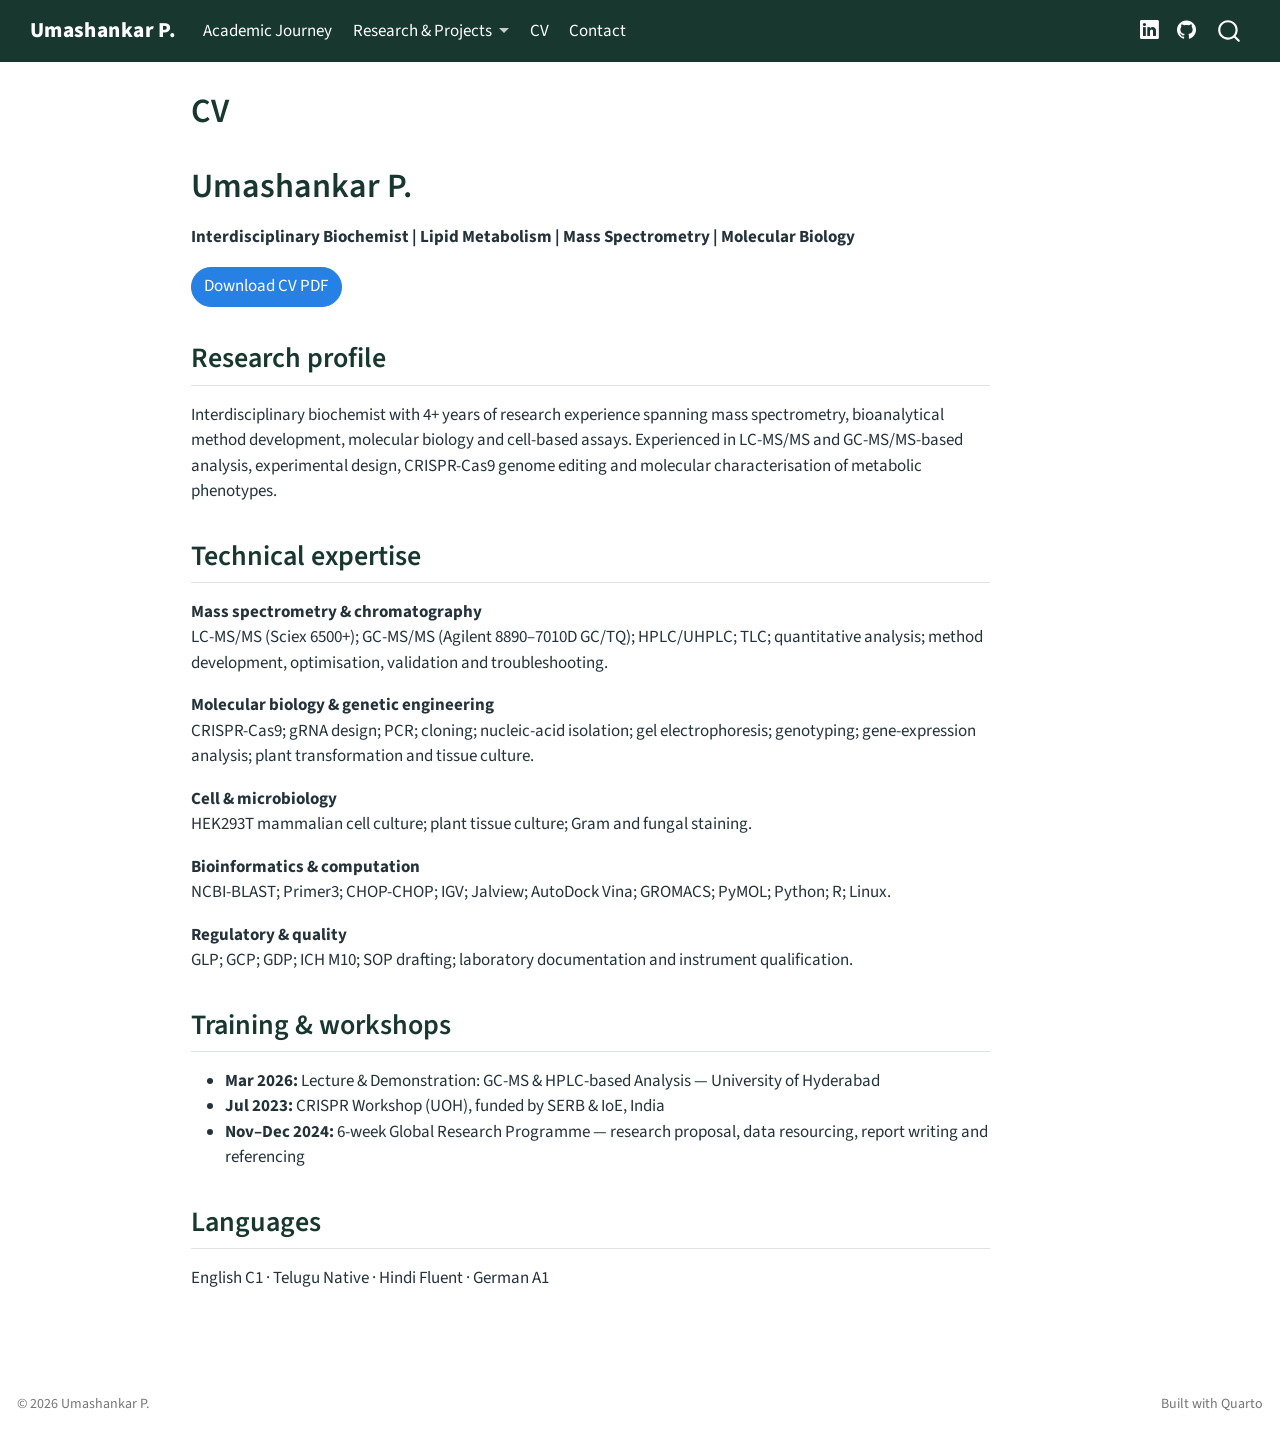
==== cv.html @ 38ad6a77 "Built site for gh-pages" ====
<!DOCTYPE html>
<html xmlns="http://www.w3.org/1999/xhtml" lang="en" xml:lang="en"><head>

<meta charset="utf-8">
<meta name="generator" content="quarto-1.10.18">

<meta name="viewport" content="width=device-width, initial-scale=1.0, user-scalable=yes">


<title>CV – Umashankar P.</title>
<style>
/* Default styles provided by pandoc.
** See https://pandoc.org/MANUAL.html#variables-for-html for config info.
*/
span.smallcaps{font-variant: small-caps;}
div.columns{display: flex; gap: 1.5em;}
div.column{flex: auto;}
@media screen {
div.columns{gap: min(4vw, 1.5em);}
div.column{overflow-x: auto;}
}
div.hanging-indent{margin-left: 1.5em; text-indent: -1.5em;}
ul.task-list{list-style: none;}
ul.task-list li input[type="checkbox"] {
  width: 0.8em;
  margin: 0 0.8em 0.2em -1em; /* quarto-specific, see https://github.com/quarto-dev/quarto-cli/issues/4556 */ 
  vertical-align: middle;
}
</style>


<script src="site_libs/quarto-nav/quarto-nav.js"></script>
<script src="site_libs/quarto-nav/headroom.min.js"></script>
<script src="site_libs/clipboard/clipboard.min.js"></script>
<script src="site_libs/quarto-search/autocomplete.umd.js"></script>
<script src="site_libs/quarto-search/fuse.min.js"></script>
<script src="site_libs/quarto-search/quarto-search.js"></script>
<meta name="quarto:offset" content="./">
<script src="site_libs/quarto-html/quarto.js" type="module"></script>
<script src="site_libs/quarto-html/tabsets/tabsets.js" type="module"></script>
<script src="site_libs/quarto-html/popper.min.js"></script>
<script src="site_libs/quarto-html/tippy.umd.min.js"></script>
<script src="site_libs/quarto-html/anchor.min.js"></script>
<link href="site_libs/quarto-html/tippy.css" rel="stylesheet">
<link href="site_libs/quarto-html/quarto-syntax-highlighting-64a204ab8560d761af7679ceaba22944.css" rel="stylesheet" id="quarto-text-highlighting-styles">
<script src="site_libs/bootstrap/bootstrap.min.js"></script>
<link href="site_libs/bootstrap/bootstrap-icons.css" rel="stylesheet">
<link href="site_libs/bootstrap/bootstrap-cb635944df61dd30654f849e3556efdb.min.css" rel="stylesheet" append-hash="true" id="quarto-bootstrap" data-mode="light">
<script id="quarto-search-options" type="application/json">{
  "location": "navbar",
  "copy-button": false,
  "collapse-after": 3,
  "panel-placement": "end",
  "type": "overlay",
  "limit": 50,
  "keyboard-shortcut": [
    "f",
    "/",
    "s"
  ],
  "show-item-context": false,
  "language": {
    "search-no-results-text": "No results",
    "search-matching-documents-text": "matching documents",
    "search-copy-link-title": "Copy link to search",
    "search-hide-matches-text": "Hide additional matches",
    "search-more-match-text": "more match in this document",
    "search-more-matches-text": "more matches in this document",
    "search-clear-button-title": "Clear",
    "search-text-placeholder": "",
    "search-detached-cancel-button-title": "Cancel",
    "search-submit-button-title": "Submit",
    "search-label": "Search"
  }
}</script>
<link rel="stylesheet" href="https://cdnjs.cloudflare.com/ajax/libs/font-awesome/6.7.2/css/all.min.css">


<link rel="stylesheet" href="styles.css">
</head>

<body class="nav-fixed fullcontent quarto-light">

<div id="quarto-search-results"></div>
  <header id="quarto-header" class="headroom fixed-top">
    <nav class="navbar navbar-expand-lg " data-bs-theme="dark">
      <div class="navbar-container container-fluid">
      <div class="navbar-brand-container mx-auto">
    <a class="navbar-brand" href="./index.html">
    <span class="navbar-title">Umashankar P.</span>
    </a>
  </div>
            <div id="quarto-search" class="" title="Search"></div>
          <button class="navbar-toggler" type="button" data-bs-toggle="collapse" data-bs-target="#navbarCollapse" aria-controls="navbarCollapse" role="menu" aria-expanded="false" aria-label="Toggle navigation" onclick="if (window.quartoToggleHeadroom) { window.quartoToggleHeadroom(); }">
  <span class="navbar-toggler-icon"></span>
</button>
          <div class="collapse navbar-collapse" id="navbarCollapse">
            <ul class="navbar-nav navbar-nav-scroll me-auto">
  <li class="nav-item">
    <a class="nav-link" href="./about.html"> 
<span class="menu-text">Academic Journey</span></a>
  </li>  
  <li class="nav-item dropdown ">
    <a class="nav-link dropdown-toggle" href="#" id="nav-menu-research--projects" role="link" data-bs-toggle="dropdown" aria-expanded="false">
 <span class="menu-text">Research &amp; Projects</span>
    </a>
    <ul class="dropdown-menu" aria-labelledby="nav-menu-research--projects">    
        <li>
    <a class="dropdown-item" href="./research.html">
 <span class="dropdown-text">Sunflower Lipid Engineering</span></a>
  </li>  
        <li>
    <a class="dropdown-item" href="./research.html#mass-spectrometry">
 <span class="dropdown-text">Mass Spectrometry &amp; Analytical Research</span></a>
  </li>  
        <li>
    <a class="dropdown-item" href="./research.html#molecular-biology">
 <span class="dropdown-text">Molecular Biology &amp; Genome Engineering</span></a>
  </li>  
        <li>
    <a class="dropdown-item" href="./publications.html">
 <span class="dropdown-text">Publications</span></a>
  </li>  
    </ul>
  </li>
  <li class="nav-item">
    <a class="nav-link active" href="./cv.html" aria-current="page"> 
<span class="menu-text">CV</span></a>
  </li>  
  <li class="nav-item">
    <a class="nav-link" href="./contact.html"> 
<span class="menu-text">Contact</span></a>
  </li>  
</ul>
            <ul class="navbar-nav navbar-nav-scroll ms-auto">
  <li class="nav-item compact">
    <a class="nav-link" href="https://www.linkedin.com/in/p-umashankar/"> <i class="bi bi-linkedin" role="img">
</i> 
<span class="menu-text"></span></a>
  </li>  
  <li class="nav-item compact">
    <a class="nav-link" href="https://github.com/umashankargoose5/umashankar"> <i class="bi bi-github" role="img">
</i> 
<span class="menu-text"></span></a>
  </li>  
</ul>
          </div> <!-- /navcollapse -->
            <div class="quarto-navbar-tools">
</div>
      </div> <!-- /container-fluid -->
    </nav>
</header>
<!-- content -->
<div id="quarto-content" class="quarto-container page-columns page-rows-contents page-layout-article page-navbar">
<!-- sidebar -->
<!-- margin-sidebar -->
    
<!-- main -->
<main class="content" id="quarto-document-content">

<header id="title-block-header" class="quarto-title-block default">
<div class="quarto-title">
<h1 class="title">CV</h1>
</div>



<div class="quarto-title-meta">

    
  
    
  </div>
  


</header>


<section id="umashankar-p." class="level1">
<h1>Umashankar P.</h1>
<p><strong>Interdisciplinary Biochemist | Lipid Metabolism | Mass Spectrometry | Molecular Biology</strong></p>
<p><a href="files/Umashankar_Patnam_CV.pdf" class="btn btn-primary">Download CV PDF</a></p>
<section id="research-profile" class="level2">
<h2 class="anchored" data-anchor-id="research-profile">Research profile</h2>
<p>Interdisciplinary biochemist with 4+ years of research experience spanning mass spectrometry, bioanalytical method development, molecular biology and cell-based assays. Experienced in LC-MS/MS and GC-MS/MS-based analysis, experimental design, CRISPR-Cas9 genome editing and molecular characterisation of metabolic phenotypes.</p>
</section>
<section id="technical-expertise" class="level2">
<h2 class="anchored" data-anchor-id="technical-expertise">Technical expertise</h2>
<p><strong>Mass spectrometry &amp; chromatography</strong><br>
LC-MS/MS (Sciex 6500+); GC-MS/MS (Agilent 8890–7010D GC/TQ); HPLC/UHPLC; TLC; quantitative analysis; method development, optimisation, validation and troubleshooting.</p>
<p><strong>Molecular biology &amp; genetic engineering</strong><br>
CRISPR-Cas9; gRNA design; PCR; cloning; nucleic-acid isolation; gel electrophoresis; genotyping; gene-expression analysis; plant transformation and tissue culture.</p>
<p><strong>Cell &amp; microbiology</strong><br>
HEK293T mammalian cell culture; plant tissue culture; Gram and fungal staining.</p>
<p><strong>Bioinformatics &amp; computation</strong><br>
NCBI-BLAST; Primer3; CHOP-CHOP; IGV; Jalview; AutoDock Vina; GROMACS; PyMOL; Python; R; Linux.</p>
<p><strong>Regulatory &amp; quality</strong><br>
GLP; GCP; GDP; ICH M10; SOP drafting; laboratory documentation and instrument qualification.</p>
</section>
<section id="training-workshops" class="level2">
<h2 class="anchored" data-anchor-id="training-workshops">Training &amp; workshops</h2>
<ul>
<li><strong>Mar 2026:</strong> Lecture &amp; Demonstration: GC-MS &amp; HPLC-based Analysis — University of Hyderabad</li>
<li><strong>Jul 2023:</strong> CRISPR Workshop (UOH), funded by SERB &amp; IoE, India</li>
<li><strong>Nov–Dec 2024:</strong> 6-week Global Research Programme — research proposal, data resourcing, report writing and referencing</li>
</ul>
</section>
<section id="languages" class="level2">
<h2 class="anchored" data-anchor-id="languages">Languages</h2>
<p>English C1 · Telugu Native · Hindi Fluent · German A1</p>


</section>
</section>

</main> <!-- /main -->
<script id="quarto-html-after-body" type="application/javascript">
  window.document.addEventListener("DOMContentLoaded", function (event) {
    const icon = "";
    const anchorJS = new window.AnchorJS();
    anchorJS.options = {
      placement: 'right',
      icon: icon
    };
    anchorJS.add('.anchored');
    const isCodeAnnotation = (el) => {
      for (const clz of el.classList) {
        if (clz.startsWith('code-annotation-')) {                     
          return true;
        }
      }
      return false;
    }
    const onCopySuccess = function(e) {
      // button target
      const button = e.trigger;
      // don't keep focus
      button.blur();
      // flash "checked"
      button.classList.add('code-copy-button-checked');
      var currentTitle = button.getAttribute("title");
      button.setAttribute("title", "Copied!");
      let tooltip;
      if (window.bootstrap) {
        button.setAttribute("data-bs-toggle", "tooltip");
        button.setAttribute("data-bs-placement", "left");
        button.setAttribute("data-bs-title", "Copied!");
        tooltip = new bootstrap.Tooltip(button, 
          { trigger: "manual", 
            customClass: "code-copy-button-tooltip",
            offset: [0, -8]});
        tooltip.show();    
      }
      setTimeout(function() {
        if (tooltip) {
          tooltip.hide();
          button.removeAttribute("data-bs-title");
          button.removeAttribute("data-bs-toggle");
          button.removeAttribute("data-bs-placement");
        }
        button.setAttribute("title", currentTitle);
        button.classList.remove('code-copy-button-checked');
      }, 1000);
      // clear code selection
      e.clearSelection();
    }
    const getTextToCopy = function(trigger) {
      const outerScaffold = trigger.parentElement.cloneNode(true);
      const codeEl = outerScaffold.querySelector('code');
      for (const childEl of codeEl.children) {
        if (isCodeAnnotation(childEl)) {
          childEl.remove();
        }
      }
      return codeEl.innerText;
    }
    const clipboard = new window.ClipboardJS('.code-copy-button:not([data-in-quarto-modal])', {
      text: getTextToCopy
    });
    clipboard.on('success', onCopySuccess);
    if (window.document.getElementById('quarto-embedded-source-code-modal')) {
      const clipboardModal = new window.ClipboardJS('.code-copy-button[data-in-quarto-modal]', {
        text: getTextToCopy,
        container: window.document.getElementById('quarto-embedded-source-code-modal')
      });
      clipboardModal.on('success', onCopySuccess);
    }
      var localhostRegex = new RegExp(/^(?:http|https):\/\/localhost\:?[0-9]*\//);
      var mailtoRegex = new RegExp(/^mailto:/);
        var filterRegex = new RegExp("https:\/\/umashankargoose5\.github\.io\/umashankar\/");
      var isInternal = (href) => {
          return filterRegex.test(href) || localhostRegex.test(href) || mailtoRegex.test(href);
      }
      // Inspect non-navigation links and adorn them if external
     var links = window.document.querySelectorAll('a[href]:not(.nav-link):not(.navbar-brand):not(.toc-action):not(.sidebar-link):not(.sidebar-item-toggle):not(.pagination-link):not(.no-external):not([aria-hidden]):not(.dropdown-item):not(.quarto-navigation-tool):not(.about-link)');
      for (var i=0; i<links.length; i++) {
        const link = links[i];
        if (!isInternal(link.href)) {
          // undo the damage that might have been done by quarto-nav.js in the case of
          // links that we want to consider external
          if (link.dataset.originalHref !== undefined) {
            link.href = link.dataset.originalHref;
          }
            // target, if specified
            link.setAttribute("target", "_blank");
            if (link.getAttribute("rel") === null) {
              link.setAttribute("rel", "noopener");
            }
        }
      }
    function tippyHover(el, contentFn, onTriggerFn, onUntriggerFn) {
      const config = {
        allowHTML: true,
        maxWidth: 500,
        delay: 100,
        arrow: false,
        appendTo: function(el) {
            return el.parentElement;
        },
        interactive: true,
        interactiveBorder: 10,
        theme: 'quarto',
        placement: 'bottom-start',
      };
      if (contentFn) {
        config.content = contentFn;
      }
      if (onTriggerFn) {
        config.onTrigger = onTriggerFn;
      }
      if (onUntriggerFn) {
        config.onUntrigger = onUntriggerFn;
      }
      window.tippy(el, config); 
    }
    const noterefs = window.document.querySelectorAll('a[role="doc-noteref"]');
    for (var i=0; i<noterefs.length; i++) {
      const ref = noterefs[i];
      tippyHover(ref, function() {
        // use id or data attribute instead here
        let href = ref.getAttribute('data-footnote-href') || ref.getAttribute('href');
        try { href = new URL(href).hash; } catch {}
        const id = href.replace(/^#\/?/, "");
        const note = window.document.getElementById(id);
        if (note) {
          return note.innerHTML;
        } else {
          return "";
        }
      });
    }
    const xrefs = window.document.querySelectorAll('a.quarto-xref');
    const processXRef = (id, note) => {
      // Strip column container classes
      const stripColumnClz = (el) => {
        el.classList.remove("page-full", "page-columns");
        if (el.children) {
          for (const child of el.children) {
            stripColumnClz(child);
          }
        }
      }
      stripColumnClz(note)
      if (id === null || id.startsWith('sec-')) {
        // Special case sections, only their first couple elements
        const container = document.createElement("div");
        if (note.children && note.children.length > 2) {
          container.appendChild(note.children[0].cloneNode(true));
          for (let i = 1; i < note.children.length; i++) {
            const child = note.children[i];
            if (child.tagName === "P" && child.innerText === "") {
              continue;
            } else {
              container.appendChild(child.cloneNode(true));
              break;
            }
          }
          if (window.Quarto?.typesetMath) {
            window.Quarto.typesetMath(container);
          }
          return container.innerHTML
        } else {
          if (window.Quarto?.typesetMath) {
            window.Quarto.typesetMath(note);
          }
          return note.innerHTML;
        }
      } else {
        // Remove any anchor links if they are present
        const anchorLink = note.querySelector('a.anchorjs-link');
        if (anchorLink) {
          anchorLink.remove();
        }
        if (window.Quarto?.typesetMath) {
          window.Quarto.typesetMath(note);
        }
        if (note.classList.contains("callout")) {
          return note.outerHTML;
        } else {
          return note.innerHTML;
        }
      }
    }
    for (var i=0; i<xrefs.length; i++) {
      const xref = xrefs[i];
      tippyHover(xref, undefined, function(instance) {
        instance.disable();
        let url = xref.getAttribute('href');
        let hash = undefined; 
        if (url.startsWith('#')) {
          hash = url;
        } else {
          try { hash = new URL(url).hash; } catch {}
        }
        if (hash) {
          const id = hash.replace(/^#\/?/, "");
          const note = window.document.getElementById(id);
          if (note !== null) {
            try {
              const html = processXRef(id, note.cloneNode(true));
              instance.setContent(html);
            } finally {
              instance.enable();
              instance.show();
            }
          } else {
            // See if we can fetch this
            fetch(url.split('#')[0])
            .then(res => res.text())
            .then(html => {
              const parser = new DOMParser();
              const htmlDoc = parser.parseFromString(html, "text/html");
              const note = htmlDoc.getElementById(id);
              if (note !== null) {
                const html = processXRef(id, note);
                instance.setContent(html);
              } 
            }).finally(() => {
              instance.enable();
              instance.show();
            });
          }
        } else {
          // See if we can fetch a full url (with no hash to target)
          // This is a special case and we should probably do some content thinning / targeting
          fetch(url)
          .then(res => res.text())
          .then(html => {
            const parser = new DOMParser();
            const htmlDoc = parser.parseFromString(html, "text/html");
            const note = htmlDoc.querySelector('main.content');
            if (note !== null) {
              // This should only happen for chapter cross references
              // (since there is no id in the URL)
              // remove the first header
              if (note.children.length > 0 && note.children[0].tagName === "HEADER") {
                note.children[0].remove();
              }
              const html = processXRef(null, note);
              instance.setContent(html);
            } 
          }).finally(() => {
            instance.enable();
            instance.show();
          });
        }
      }, function(instance) {
      });
    }
        let selectedAnnoteEl;
        const selectorForAnnotation = ( cell, annotation) => {
          let cellAttr = 'data-code-cell="' + cell + '"';
          let lineAttr = 'data-code-annotation="' +  annotation + '"';
          const selector = 'span[' + cellAttr + '][' + lineAttr + ']';
          return selector;
        }
        const selectCodeLines = (annoteEl) => {
          const doc = window.document;
          const targetCell = annoteEl.getAttribute("data-target-cell");
          const targetAnnotation = annoteEl.getAttribute("data-target-annotation");
          const annoteSpan = window.document.querySelector(selectorForAnnotation(targetCell, targetAnnotation));
          const lines = annoteSpan.getAttribute("data-code-lines").split(",");
          const lineIds = lines.map((line) => {
            return targetCell + "-" + line;
          })
          let top = null;
          let height = null;
          let parent = null;
          if (lineIds.length > 0) {
              //compute the position of the single el (top and bottom and make a div)
              const el = window.document.getElementById(lineIds[0]);
              top = el.offsetTop;
              height = el.offsetHeight;
              parent = el.parentElement.parentElement;
            if (lineIds.length > 1) {
              const lastEl = window.document.getElementById(lineIds[lineIds.length - 1]);
              const bottom = lastEl.offsetTop + lastEl.offsetHeight;
              height = bottom - top;
            }
            if (top !== null && height !== null && parent !== null) {
              // cook up a div (if necessary) and position it 
              let div = window.document.getElementById("code-annotation-line-highlight");
              if (div === null) {
                div = window.document.createElement("div");
                div.setAttribute("id", "code-annotation-line-highlight");
                div.style.position = 'absolute';
                parent.appendChild(div);
              }
              div.style.top = top - 2 + "px";
              div.style.height = height + 4 + "px";
              div.style.left = 0;
              let gutterDiv = window.document.getElementById("code-annotation-line-highlight-gutter");
              if (gutterDiv === null) {
                gutterDiv = window.document.createElement("div");
                gutterDiv.setAttribute("id", "code-annotation-line-highlight-gutter");
                gutterDiv.style.position = 'absolute';
                const codeCell = window.document.getElementById(targetCell);
                const gutter = codeCell.querySelector('.code-annotation-gutter');
                gutter.appendChild(gutterDiv);
              }
              gutterDiv.style.top = top - 2 + "px";
              gutterDiv.style.height = height + 4 + "px";
            }
            selectedAnnoteEl = annoteEl;
          }
        };
        const unselectCodeLines = () => {
          const elementsIds = ["code-annotation-line-highlight", "code-annotation-line-highlight-gutter"];
          elementsIds.forEach((elId) => {
            const div = window.document.getElementById(elId);
            if (div) {
              div.remove();
            }
          });
          selectedAnnoteEl = undefined;
        };
          // Handle positioning of the toggle
      window.addEventListener(
        "resize",
        throttle(() => {
          elRect = undefined;
          if (selectedAnnoteEl) {
            selectCodeLines(selectedAnnoteEl);
          }
        }, 10)
      );
      function throttle(fn, ms) {
      let throttle = false;
      let timer;
        return (...args) => {
          if(!throttle) { // first call gets through
              fn.apply(this, args);
              throttle = true;
          } else { // all the others get throttled
              if(timer) clearTimeout(timer); // cancel #2
              timer = setTimeout(() => {
                fn.apply(this, args);
                timer = throttle = false;
              }, ms);
          }
        };
      }
        // Attach click handler to the DT
        const annoteDls = window.document.querySelectorAll('dt[data-target-cell]');
        for (const annoteDlNode of annoteDls) {
          annoteDlNode.addEventListener('click', (event) => {
            const clickedEl = event.target;
            if (clickedEl !== selectedAnnoteEl) {
              unselectCodeLines();
              const activeEl = window.document.querySelector('dt[data-target-cell].code-annotation-active');
              if (activeEl) {
                activeEl.classList.remove('code-annotation-active');
              }
              selectCodeLines(clickedEl);
              clickedEl.classList.add('code-annotation-active');
            } else {
              // Unselect the line
              unselectCodeLines();
              clickedEl.classList.remove('code-annotation-active');
            }
          });
        }
    const findCites = (el) => {
      const parentEl = el.parentElement;
      if (parentEl) {
        const cites = parentEl.dataset.cites;
        if (cites) {
          return {
            el,
            cites: cites.split(' ')
          };
        } else {
          return findCites(el.parentElement)
        }
      } else {
        return undefined;
      }
    };
    var bibliorefs = window.document.querySelectorAll('a[role="doc-biblioref"]');
    for (var i=0; i<bibliorefs.length; i++) {
      const ref = bibliorefs[i];
      const citeInfo = findCites(ref);
      if (citeInfo) {
        tippyHover(citeInfo.el, function() {
          var popup = window.document.createElement('div');
          citeInfo.cites.forEach(function(cite) {
            var citeDiv = window.document.createElement('div');
            citeDiv.classList.add('hanging-indent');
            citeDiv.classList.add('csl-entry');
            var biblioDiv = window.document.getElementById('ref-' + cite);
            if (biblioDiv) {
              citeDiv.innerHTML = biblioDiv.innerHTML;
            }
            popup.appendChild(citeDiv);
          });
          return popup.innerHTML;
        });
      }
    }
  });
  </script>
</div> <!-- /content -->
<footer class="footer">
  <div class="nav-footer">
    <div class="nav-footer-left">
<p>© 2026 Umashankar P.</p>
</div>   
    <div class="nav-footer-center">
      &nbsp;
    </div>
    <div class="nav-footer-right">
<p>Built with Quarto</p>
</div>
  </div>
</footer>




</body></html>
---- site_libs/quarto-html/tippy.css ----
.tippy-box[data-animation=fade][data-state=hidden]{opacity:0}[data-tippy-root]{max-width:calc(100vw - 10px)}.tippy-box{position:relative;background-color:#333;color:#fff;border-radius:4px;font-size:14px;line-height:1.4;white-space:normal;outline:0;transition-property:transform,visibility,opacity}.tippy-box[data-placement^=top]>.tippy-arrow{bottom:0}.tippy-box[data-placement^=top]>.tippy-arrow:before{bottom:-7px;left:0;border-width:8px 8px 0;border-top-color:initial;transform-origin:center top}.tippy-box[data-placement^=bottom]>.tippy-arrow{top:0}.tippy-box[data-placement^=bottom]>.tippy-arrow:before{top:-7px;left:0;border-width:0 8px 8px;border-bottom-color:initial;transform-origin:center bottom}.tippy-box[data-placement^=left]>.tippy-arrow{right:0}.tippy-box[data-placement^=left]>.tippy-arrow:before{border-width:8px 0 8px 8px;border-left-color:initial;right:-7px;transform-origin:center left}.tippy-box[data-placement^=right]>.tippy-arrow{left:0}.tippy-box[data-placement^=right]>.tippy-arrow:before{left:-7px;border-width:8px 8px 8px 0;border-right-color:initial;transform-origin:center right}.tippy-box[data-inertia][data-state=visible]{transition-timing-function:cubic-bezier(.54,1.5,.38,1.11)}.tippy-arrow{width:16px;height:16px;color:#333}.tippy-arrow:before{content:"";position:absolute;border-color:transparent;border-style:solid}.tippy-content{position:relative;padding:5px 9px;z-index:1}
---- site_libs/quarto-html/quarto-syntax-highlighting-64a204ab8560d761af7679ceaba22944.css ----
/* quarto syntax highlight colors */
:root {
  --quarto-hl-ot-color: #003B4F;
  --quarto-hl-at-color: #657422;
  --quarto-hl-ss-color: #20794D;
  --quarto-hl-an-color: #5E5E5E;
  --quarto-hl-fu-color: #4758AB;
  --quarto-hl-st-color: #20794D;
  --quarto-hl-cf-color: #003B4F;
  --quarto-hl-op-color: #5E5E5E;
  --quarto-hl-er-color: #AD0000;
  --quarto-hl-bn-color: #AD0000;
  --quarto-hl-al-color: #AD0000;
  --quarto-hl-va-color: #111111;
  --quarto-hl-bu-color: inherit;
  --quarto-hl-ex-color: inherit;
  --quarto-hl-pp-color: #AD0000;
  --quarto-hl-in-color: #5E5E5E;
  --quarto-hl-vs-color: #20794D;
  --quarto-hl-wa-color: #5E5E5E;
  --quarto-hl-do-color: #5E5E5E;
  --quarto-hl-im-color: #00769E;
  --quarto-hl-ch-color: #20794D;
  --quarto-hl-dt-color: #AD0000;
  --quarto-hl-fl-color: #AD0000;
  --quarto-hl-co-color: #5E5E5E;
  --quarto-hl-cv-color: #5E5E5E;
  --quarto-hl-cn-color: #8f5902;
  --quarto-hl-sc-color: #5E5E5E;
  --quarto-hl-dv-color: #AD0000;
  --quarto-hl-kw-color: #003B4F;
}

/* other quarto variables */
:root {
  --quarto-font-monospace: SFMono-Regular, Menlo, Monaco, Consolas, "Liberation Mono", "Courier New", monospace;
}

/* syntax highlight based on Pandoc's rules */
pre > code.sourceCode > span {
  color: #003B4F;
}

code.sourceCode > span {
  color: #003B4F;
}

div.sourceCode,
div.sourceCode pre.sourceCode {
  color: #003B4F;
}

/* Normal */
code span {
  color: #003B4F;
}

/* Alert */
code span.al {
  color: #AD0000;
  font-style: inherit;
}

/* Annotation */
code span.an {
  color: #5E5E5E;
  font-style: inherit;
}

/* Attribute */
code span.at {
  color: #657422;
  font-style: inherit;
}

/* BaseN */
code span.bn {
  color: #AD0000;
  font-style: inherit;
}

/* BuiltIn */
code span.bu {
  font-style: inherit;
}

/* ControlFlow */
code span.cf {
  color: #003B4F;
  font-weight: bold;
  font-style: inherit;
}

/* Char */
code span.ch {
  color: #20794D;
  font-style: inherit;
}

/* Constant */
code span.cn {
  color: #8f5902;
  font-style: inherit;
}

/* Comment */
code span.co {
  color: #5E5E5E;
  font-style: inherit;
}

/* CommentVar */
code span.cv {
  color: #5E5E5E;
  font-style: italic;
}

/* Documentation */
code span.do {
  color: #5E5E5E;
  font-style: italic;
}

/* DataType */
code span.dt {
  color: #AD0000;
  font-style: inherit;
}

/* DecVal */
code span.dv {
  color: #AD0000;
  font-style: inherit;
}

/* Error */
code span.er {
  color: #AD0000;
  font-style: inherit;
}

/* Extension */
code span.ex {
  font-style: inherit;
}

/* Float */
code span.fl {
  color: #AD0000;
  font-style: inherit;
}

/* Function */
code span.fu {
  color: #4758AB;
  font-style: inherit;
}

/* Import */
code span.im {
  color: #00769E;
  font-style: inherit;
}

/* Information */
code span.in {
  color: #5E5E5E;
  font-style: inherit;
}

/* Keyword */
code span.kw {
  color: #003B4F;
  font-weight: bold;
  font-style: inherit;
}

/* Operator */
code span.op {
  color: #5E5E5E;
  font-style: inherit;
}

/* Other */
code span.ot {
  color: #003B4F;
  font-style: inherit;
}

/* Preprocessor */
code span.pp {
  color: #AD0000;
  font-style: inherit;
}

/* SpecialChar */
code span.sc {
  color: #5E5E5E;
  font-style: inherit;
}

/* SpecialString */
code span.ss {
  color: #20794D;
  font-style: inherit;
}

/* String */
code span.st {
  color: #20794D;
  font-style: inherit;
}

/* Variable */
code span.va {
  color: #111111;
  font-style: inherit;
}

/* VerbatimString */
code span.vs {
  color: #20794D;
  font-style: inherit;
}

/* Warning */
code span.wa {
  color: #5E5E5E;
  font-style: italic;
}

.prevent-inlining {
  content: "</";
}

/*# sourceMappingURL=9d8d5bb603a83b8298b89080a598c93b.css.map */
---- styles.css ----
body { background:#fff; color:#24323a; }
.navbar { background:#18372f !important; }
.navbar-brand { font-weight:800; letter-spacing:.02em; }
.navbar .nav-link, .navbar-brand { color:#fff !important; }
.quarto-container { max-width: 1180px; }
main.content { padding-top: 2rem; }
.homepage { min-height: 74vh; display:grid; grid-template-columns: 1.5fr 0.8fr; gap:5rem; align-items:center; padding:4rem 0 2rem; }
.name-title { font-size:clamp(3rem,6vw,5rem); font-weight:800; line-height:1.0; letter-spacing:-.045em; color:#18372f; }
.job-title { font-size:1.25rem; margin-top:1rem; color:#5c6a70; font-weight:600; }
.intro-text { max-width:720px; margin-top:2rem; font-size:1.08rem; line-height:1.9; color:#4e5b62; }
.contact-links { display:flex; gap:1.1rem; margin-top:2rem; }
.contact-links a { color:#18372f; font-size:1.45rem; text-decoration:none; transition:.2s; }
.contact-links a:hover { color:#4c8b70; transform:translateY(-2px); }
.photo-column { display:flex; justify-content:center; }
.photo-placeholder { width:min(22rem,72vw); aspect-ratio:1/1; border-radius:50%; background:linear-gradient(145deg,#e6f1ec,#c7ddd3); display:grid; place-items:center; color:#18372f; font-size:5rem; font-weight:800; box-shadow:0 20px 55px rgba(24,55,47,.12); }
hr { border:0; border-top:1px solid #e5e9ea; margin:2rem 0 3rem; }
.focus-grid { display:grid; grid-template-columns:repeat(4,1fr); gap:1.2rem; margin:1.5rem 0 4rem; }
.focus-grid > div { border:1px solid #e1e7e4; padding:1.35rem; border-radius:1rem; background:#fff; }
.focus-grid i { color:#3b765f; font-size:1.35rem; }
.focus-grid h3 { font-size:1rem; margin-top:.7rem; }
.focus-grid p { color:#65727a; font-size:.93rem; }
.research-highlight { margin-top:1.2rem; border-left:4px solid #3b765f; padding:1.3rem 1.5rem; background:#f0f6f3; border-radius:.4rem; }
.research-highlight h3 { margin:.5rem 0; }
.btn { border-radius:999px; }
h1,h2,h3 { color:#18372f; }
a { color:#2f755b; }
@media(max-width:900px){ .homepage{grid-template-columns:1fr; gap:2rem; padding:3rem 0 1rem;} .photo-column{order:-1;} .photo-placeholder{width:12rem;} .focus-grid{grid-template-columns:1fr 1fr;} }
@media(max-width:560px){ .focus-grid{grid-template-columns:1fr;} .name-title{font-size:3rem;} }
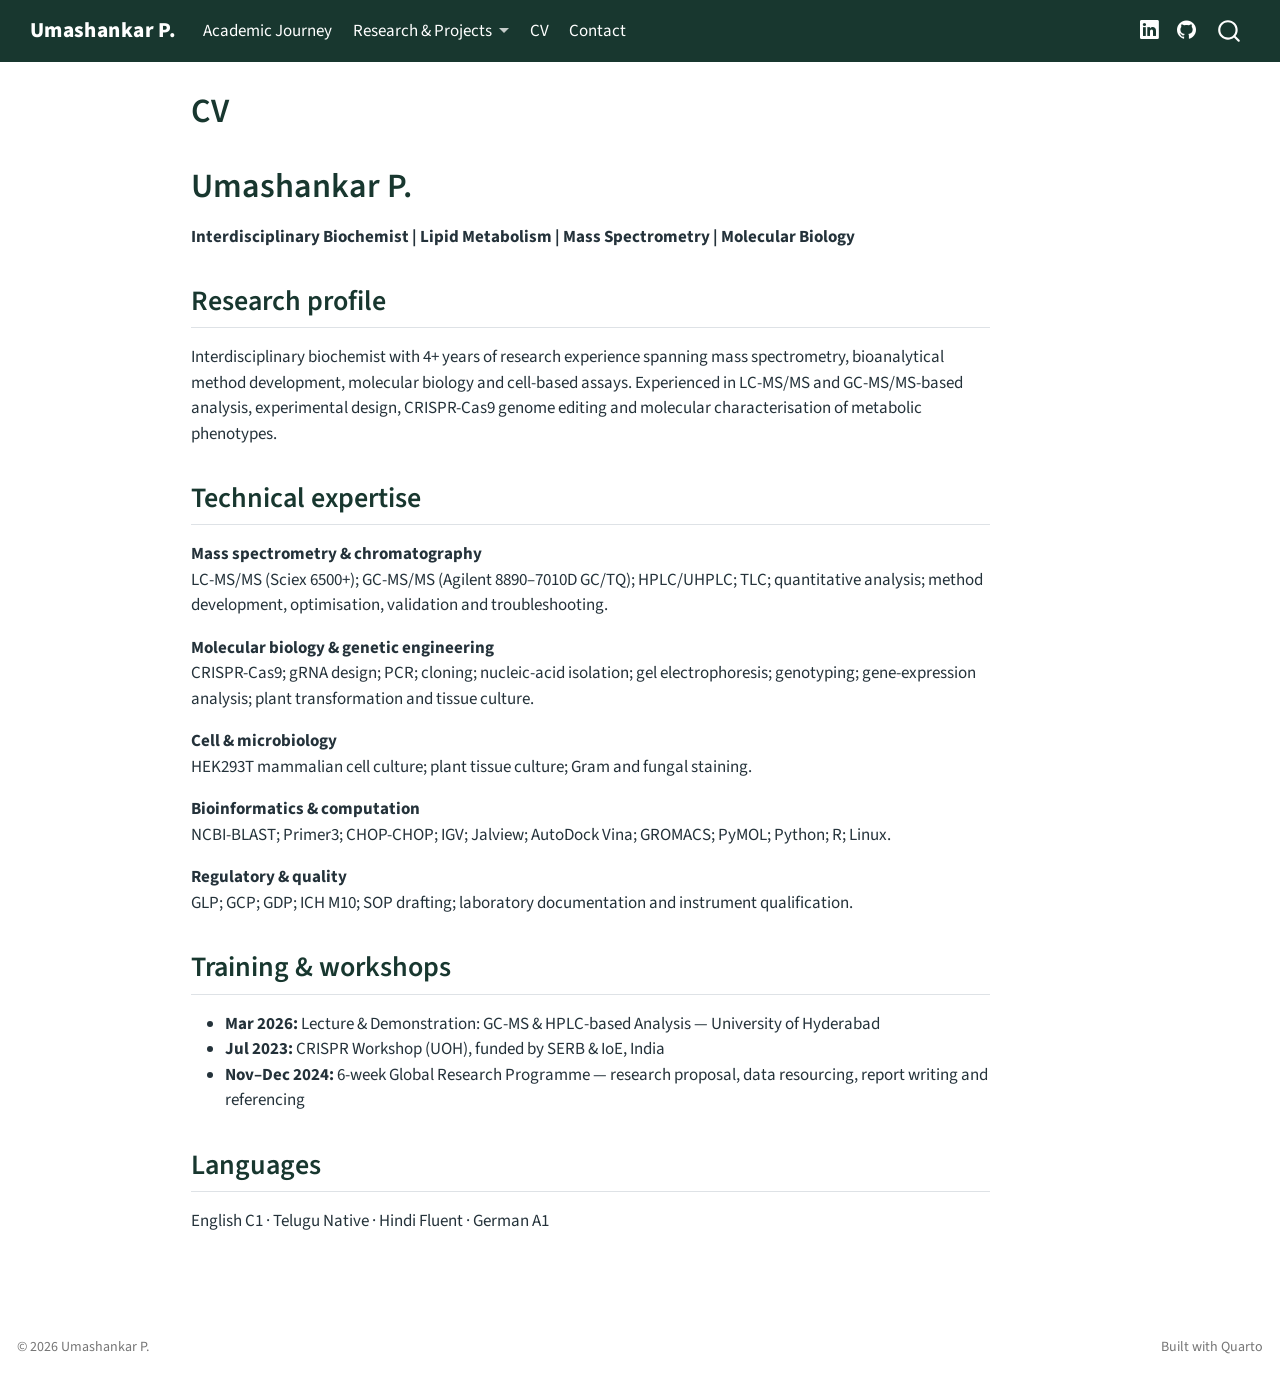
==== commit 644d257f: "Built site for gh-pages" ====
--- a/cv.html
+++ b/cv.html
@@ -180,7 +180,6 @@
 <section id="umashankar-p." class="level1">
 <h1>Umashankar P.</h1>
 <p><strong>Interdisciplinary Biochemist | Lipid Metabolism | Mass Spectrometry | Molecular Biology</strong></p>
-<p><a href="files/Umashankar_Patnam_CV.pdf" class="btn btn-primary">Download CV PDF</a></p>
 <section id="research-profile" class="level2">
 <h2 class="anchored" data-anchor-id="research-profile">Research profile</h2>
 <p>Interdisciplinary biochemist with 4+ years of research experience spanning mass spectrometry, bioanalytical method development, molecular biology and cell-based assays. Experienced in LC-MS/MS and GC-MS/MS-based analysis, experimental design, CRISPR-Cas9 genome editing and molecular characterisation of metabolic phenotypes.</p>
